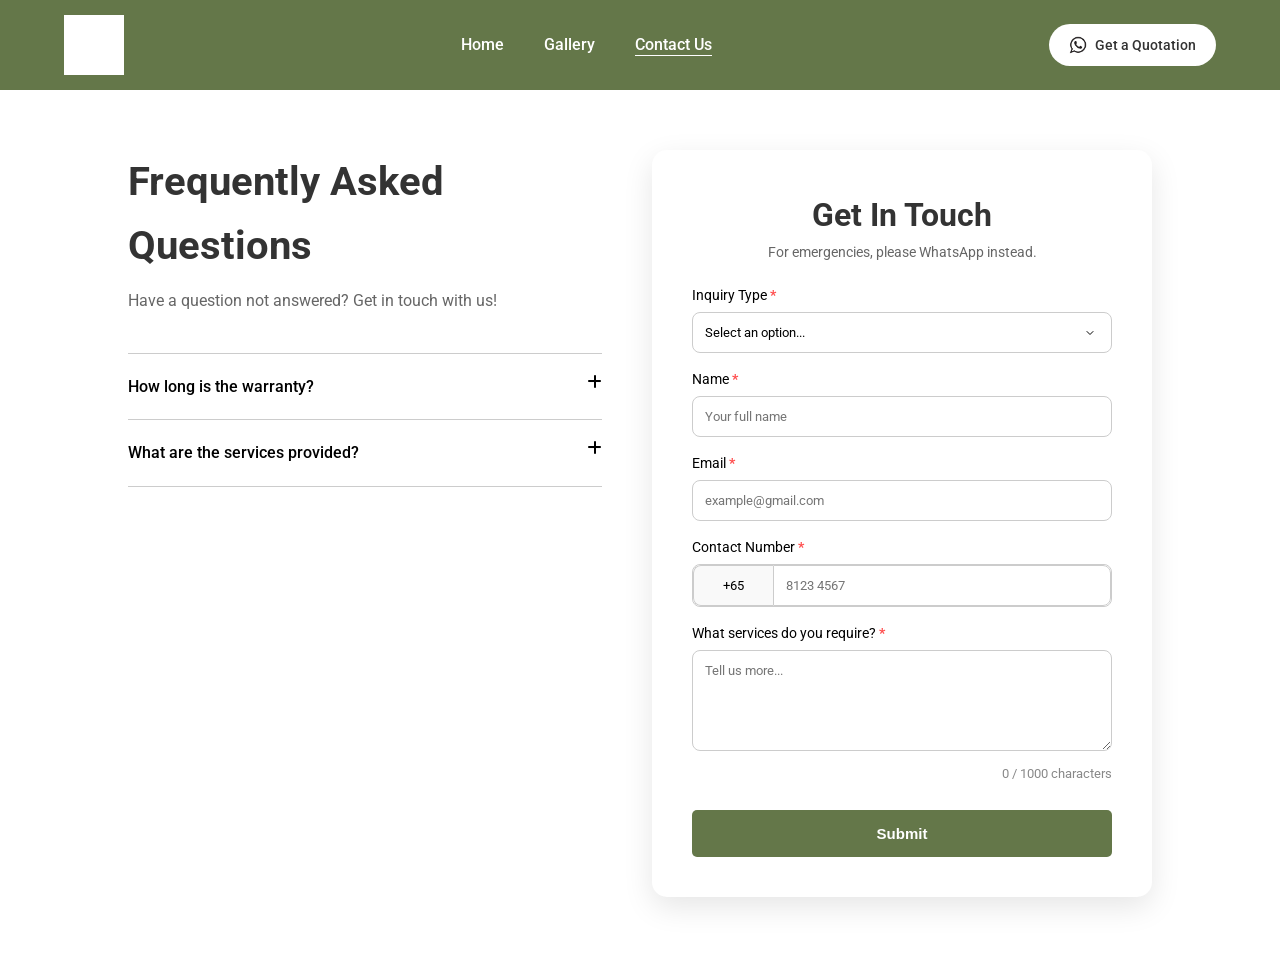
==== contactus.html @ 050e9514 "First upload" ====
<!DOCTYPE html>
<html lang="en">
<head>
    <meta charset="UTF-8">
    <meta name="viewport" content="width=device-width, initial-scale=1.0">
    <title>MonkeyPC - Contact Us</title>
    <link rel="stylesheet" href="style.css">
    <link rel="stylesheet" href="https://cdnjs.cloudflare.com/ajax/libs/font-awesome/6.0.0/css/all.min.css">
    <link rel="preconnect" href="https://fonts.googleapis.com">
    <link rel="preconnect" href="https://fonts.gstatic.com" crossorigin>
    <link href="https://fonts.googleapis.com/css2?family=Crimson+Text:wght@400;700&family=Roboto:wght@400;500;700&display=swap" rel="stylesheet">
</head>
<body>
    <!-- header -->
     <header>
        <!-- header - logo -->
        <div class="logo-box">
            <img src="image\templogo.PNG" alt="logo">
        </div>

        <!-- header - navigation -->
        <nav>
            <ul class="nav-links">
                <li><a href="home.html">Home</a></li>
                <li><a href="gallery.html">Gallery</a></li>
                <li><a href="contactus.html" class="active">Contact Us</a></li>
            </ul>
        </nav>
        
        <!-- header - whatsapp [prefilled message "Hi, I am contacting from MonkeyPC Website"]-->
         <a href="https://wa.me/6594606645?text=Hi,%20I%20am%20contacting%20from%20MonkeyPC%20Website." class="btn-quotation" target="_blank">
            <img src="image/whatsapplogo.png" alt="whatsapp logo" class="btn-whatsapp">Get a Quotation
        </a>
     </header>

     <!-- main content -->
      <section class="contact-container">
        
        <!-- faq -->
        <div class="faq-section">
            <h1>Frequently Asked Questions</h1>
            <p class="subtitle">Have a question not answered? Get in touch with us!</p>

            <div class="faq-questions">

                <!-- faq 1 -->
                <div class="faq-item">
                    <div class="faq-header">
                        <span>How long is the warranty?</span>
                        <i class="fas fa-plus"></i>
                    </div>
                    <div class="faq-content">
                        <p>6-7 months SIX SEVENNNNN</p>
                    </div>
                </div>

                <!-- faq 2 -->
                <div class="faq-item"> 
                    <div class="faq-header">
                        <span>What are the services provided?</span>
                        <i class="fas fa-plus"></i>
                    </div>
                    <div class="faq-content">
                        <p>We provide building of PCs, servicing, upgrading and cleaning. If you require other services not stated, feel free to get in touch with us and we will get back as soon as possible.</p>
                    </div>
                </div>
                
            </div>
        </div>

        <!-- get in touch form -->
        <div class="form-card">
            <h2>Get In Touch</h2>
            <p class="form-subtitle">For emergencies, please WhatsApp instead.</p>
            
            <form id="contactForm">
                <div class="form-group">
                    <label>Inquiry Type <span class="req">*</span></label>
                    <select name="inquiry_type" required>
                        <option value="" disabled selected>Select an option...</option>
                        <option value="PC Building">PC Building</option>
                        <option value="PC Upgrading/Servicing">PC Upgrading/Servicing</option>
                        <option value="PC Cleaning">PC Cleaning</option>
                        <option value="Others">Others</option>
                    </select>
                </div>

                <div class="form-group">
                    <label>Name <span class="req">*</span></label>
                    <input type="text" name="name" required placeholder="Your full name">
                </div>

                <div class="form-group">
                    <label>Email <span class="req">*</span></label>
                    <input type="email" name="email" required 
                        pattern="^[a-zA-Z0-9._%+-]+@[a-zA-Z0-9.-]+\.(com|COM)$" 
                        title="Please enter a valid email ending in .com"
                        placeholder="example@gmail.com">
                </div>

                <div class="form-group">
                    <label>Contact Number <span class="req">*</span></label>
                    <div class="phone-input">
                        <input type="text" name="country_code" class="country-select" value="+65" required pattern="^\+[0-9]+$">
                        <input type="tel" 
                            name="phone" 
                            required 
                            pattern="[0-9]{5,}" 
                            inputmode="numeric"
                            title="Please enter only numbers (at least 5 digits)"
                            placeholder="8123 4567">
                    </div>
                </div>

                <div class="form-group">
                    <label>What services do you require? <span class="req">*</span></label>
                    <textarea name="message" rows="5" required maxlength="1000" 
                            placeholder="Tell us more..."></textarea>
                    <small id="charCount">0 / 1000 characters</small>
                </div>

                <button type="submit" class="btn-submit" id="submitBtn">Submit</button>
            </form>
            <div id="formResponse" style="display:none; margin-top:10px; text-align:center;"></div>
        </div>
    </section>
</body>
<script>
    document.querySelectorAll('.faq-header').forEach(header => {
    header.addEventListener('click', () => {
        const item = header.parentElement;
        const icon = header.querySelector('i');
        
        item.classList.toggle('active');
        
        if (item.classList.contains('active')) {
            icon.classList.replace('fa-plus', 'fa-minus');
        } else {
            icon.classList.replace('fa-minus', 'fa-plus');
        }
        });
    });

    // google sheets //
    const scriptURL = 'https://script.google.com/macros/s/AKfycbwxOD1vUSFdfKivJiVJ0_cIG0285ATMl3c3-y6wC4HmKeLZ_P1MVEzPlbQVIKJOEzTi4g/exec';
    document.addEventListener('DOMContentLoaded', () => {
    const form = document.getElementById('contactForm');
    const textarea = document.querySelector('textarea[name="message"]');
    const charCount = document.getElementById('charCount');

    textarea.addEventListener('input', () => {
        const length = textarea.value.length;
        charCount.textContent = `${length} / 1000 characters`;
        
        charCount.style.color = length >= 1000 ? "#ff4d4d" : "#888";
    });

    form.addEventListener('submit', e => {
        e.preventDefault();

        if (!form.checkValidity()) {
        form.reportValidity();
        return;
        }

        const scriptURL = 'https://script.google.com/macros/s/AKfycbwxOD1vUSFdfKivJiVJ0_cIG0285ATMl3c3-y6wC4HmKeLZ_P1MVEzPlbQVIKJOEzTi4g/exec'; 
        const submitBtn = document.getElementById('submitBtn');
        const responseMsg = document.getElementById('formResponse');
        
        submitBtn.disabled = true;
        submitBtn.innerText = "Sending...";

        fetch(scriptURL, { method: 'POST', body: new FormData(form)})
            .then(response => {
                submitBtn.disabled = false;
                submitBtn.innerText = "Submit";
                responseMsg.style.display = "block";
                responseMsg.innerText = "We have received your inquiry. We'll get back to you soon.";
                responseMsg.style.color = "green";
                form.reset();
                charCount.textContent = "0 / 1000 characters";
            })
            .catch(error => {
                submitBtn.disabled = false;
                submitBtn.innerText = "Submit";
                responseMsg.style.display = "block";
                responseMsg.innerText = "Something went wrong. Please try again.";
                responseMsg.style.color = "red";
            });
        });
    });
</script>
</html>
---- style.css ----
* {
    margin: 0;
    padding: 0;
    box-sizing: border-box;
}

body {
    font-family: 'Roboto', sans-serif;
    line-height: 1.6;
}

/* header */
header {
    background-color: #647749;
    display: flex;
    justify-content: space-between;
    align-items: center;
    padding: 15px 5%;
    color: white;
}

/* logo */
.logo-box img {
    height: 60px;
    display: block;
}

.logo-box {
    font-size: 14px;
    text-transform: lowercase;
}

/* navigation */
.nav-links {
    list-style: none;
    display: flex;
    gap: 40px;
}

.nav-links a {
    color: white;
    text-decoration: none;
    font-weight: bold;
    font-size: 16px;
}

.nav-links a.active {
    text-decoration: underline;
    text-underline-offset: 5px;
}

/* whatsapp */
.btn-quotation {
    background-color: white;
    color: #333;
    padding: 10px 20px;
    border-radius: 25px;
    text-decoration: none;
    font-weight: bold;
    display: flex;
    align-items: center;
    gap: 8px;
    font-size: 14px;
}

.btn-quotation:hover {
    background-color: rgb(224, 224, 224);
}

.btn-whatsapp {
    height: 18px;
    width: auto;
}

/* homepage */
/* main */
.main {
    background: linear-gradient(rgba(0, 0, 0, 0.3), rgba(0, 0, 0, 0.3)), url('image/main.jpg');
    background-size: cover;
    background-position: center;
    height: 90vh;
    display: flex;
    align-items: center;
    padding: 0 5%;
    color: white;
}

.main-content {
    max-width: 800px;
}

.main-content h1 {
    font-family: 'Crimson Text', serif;
    font-size: clamp(2.5rem, 6vw, 4.5rem);
    line-height: 1.1;
    margin-bottom: 20px;
    font-weight: bold;
    text-transform: uppercase;
    white-space: pre-line;
}

.main-description {
    font-size: 1.2rem;
    word-break: break-all;
    margin-bottom: 30px;
    opacity: 0.9;
}

/* main contact us button */
.btn-contact {
    background-color: white;
    color: #333;
    padding: 10px 30px;
    border-radius: 5px;
    text-decoration: none;
    font-weight: bold;
    display: inline-flex;
    align-items: center;
    gap: 15px;
}

.btn-arrow {
    height: 12px;
    width: auto;
}

/* slideshow cards */
.services {
    padding: 60px 5%;
    background-color: #f9f9f9;
}

.cards-container {
    overflow: hidden;
    position: relative;
    padding: 20px 60px;
    width: 100%;
    max-width: 1400px;
    margin: 0 auto;
}

.cards-track {
    display: flex;
    gap: 30px;
    transition: transform 0.5s ease-in-out;
}

.card {
    background: white;
    padding: 1.5%;
    border-radius: 15px;
    box-shadow: 0 4px 15px rgba(0,0,0,0.1);
    flex: 0 0 calc((100% - 60px) / 3); 
    min-width: calc((100% - 60px) / 3);
    display: flex;
    flex-direction: column;
}

.card h3 {
    margin: 15px 0 10px;
    font-size: 1.2rem;
    color: #333;
    word-wrap: break-word;
    overflow-wrap: break-word;
}

.card p {
    font-size: 1rem;
    color: #666;
    overflow-wrap: anywhere; 
    word-break: break-all;
    line-height: 1.5;
}

.card-img {
    width: 100%;
    border-radius: 15px;
    aspect-ratio: 400 / 260; 
    object-fit: cover; 
    display: block;
}

/* arrows */
.slider-arrow {
    position: absolute;
    top: 50%;
    transform: translateY(-50%);
    background: #f0f0f0; 
    color: #333;
    width: 50px;
    height: 50px;
    border-radius: 50%;
    display: flex;
    justify-content: center;
    align-items: center;
    cursor: pointer;
    z-index: 10;
    transition: all 0.3s ease;
    box-shadow: 0 2px 10px rgba(0,0,0,0.1);
}

.slider-arrow:hover {
    background: #647749;
    color: white;
}

.slider-arrow.prev {
    left: 10px;
    right: auto;
}

.slider-arrow.next {
    right: 10px;
    left: auto;
}

.dots-container {
    display: flex;
    justify-content: center;
    gap: 8px;
    margin-top: 30px;
}

/* dot under slideshow cards */
.dot {
    width: 10px;
    height: 10px;
    background-color: #ccc;
    border-radius: 50%;
    transition: background-color 0.3s ease;
}

.dot.active {
    background-color: #555;
}

/* read more */
.read-more {
    display: inline-block;
    width: fit-content;
    margin-top: 15px;
    color: #647749;
    text-decoration: none;
    font-weight: bold;
    transition: color 0.3s ease;
}

.read-more:hover {
    color: #455333;
    text-decoration: underline;
}

.nav-links a, 
.btn-quotation, 
.btn-contact, 
.read-more {
    font-family: 'Roboto', sans-serif;
    font-weight: 500;
}

/* contact us */
.contact-container {
    display: flex;
    justify-content: space-between;
    padding: 60px 10%;
    gap: 50px;
    background-color: #fff;
}

/* faq */
.faq-section {
    flex: 1;
}

.faq-section h1 {
    font-size: 2.5rem;
    margin-bottom: 10px;
    color: #333;
}

.subtitle { 
    color: #666;
    margin-bottom: 40px;
}

.faq-item {
    border-top: 1px solid #ccc;
    border-bottom: 1px solid #ccc;
    margin-top: -1px;
}

.faq-header {
    display: flex;
    justify-content: space-between;
    padding: 20px 0;
    cursor: pointer;
    font-weight: 500;
}

.faq-content {
    max-height: 0;
    overflow: hidden;
    transition: max-height 0.3s ease;
}

.faq-item.active
.faq-content {
    max-height: 200px;
    padding-bottom: 20px;
}

/* contact us form */
.form-card {
    flex: 1;
    background: white;
    padding: 40px;
    border-radius: 15px;
    box-shadow: 0 10px 30px rgba(0,0,0,0.1);
    max-width: 500px;
}

.form-card h2 {
    text-align: center;
    font-size: 2rem;
    color: #333;
}

.form-subtitle {
    text-align: center;
    color: #666;
    margin-bottom: 20px;
    font-size: 0.9rem;
}

.form-group {
    margin-bottom: 15px;
}

.form-group label {
    display: block;
    margin-bottom: 5px;
    font-size: 0.9rem;
}

input,
textarea {
    width: 100%;
    padding: 12px;
    border: 1px solid #ccc;
    border-radius: 8px;
    font-family: inherit;
}

.phone-input {
    display: flex;
    border: 1px solid #ccc;
    border-radius: 8px;
    overflow: hidden;
}

.phone-input .prefix {
    background: #f4f4f4;
    padding: 12px;
    border-right: 1px solid #ccc;
    font-size: 0.9rem;
}

.phone-input input[name="phone"] {
    border-top-left-radius: 0;
    border-bottom-left-radius: 0;
}

.phone-input:focus-within {
    border-color: #a3b18a;
    box-shadow: 0 0 8px rgba(163, 177, 138, 0.4);
    border-radius: 8px;
}

.country-select {
    width: 80px;
    border-right: none;
    border-top-right-radius: 0;
    border-bottom-right-radius: 0;
    background-color: #f9f9f9;
    text-align: center;
}

.btn-submit {
    width: 100%;
    background-color: #647749;
    color: white;
    padding: 15px;
    border: none;
    border-radius: 5px;
    font-weight: bold;
    cursor: pointer;
    margin-top: 10px;
    font-size: 15px;
}

.btn-submit:hover {
    background-color: #455333;
}

/* required symbol (*) */
.req {
    color: #ff4d4d;
    font-weight: bold;
}

/* dropdown menu - inquiry type */
select {
    width: 100%;
    padding: 12px;
    border: 1px solid #ccc;
    border-radius: 8px;
    background-color: white;
    font-family: inherit;
    cursor: pointer;
} 

/* character count - inquiry */
#charCount {
    display: block;
    text-align: right;
    font-size: 0.8rem;
    color: #888;
    margin-top: 5px;
}

/* box colour */
input:not(:placeholder-shown):invalid {
    border-color: #ff4d4d;
    box-shadow: 0 0 8px rgba(255, 77, 77, 0.2);
}

input:focus,
select:focus,
textarea:focus {
    outline: none;
    border-color: #a3b18a; 
    box-shadow: 0 0 8px rgba(163, 177, 138, 0.4);
    transition: all 0.3s ease;
}

select[name="inquiry_type"] {
    padding-right: 40px; 
    appearance: none;
    background-image: url('data:image/svg+xml;charset=US-ASCII,<svg xmlns="http://www.w3.org/2000/svg" width="12" height="12" viewBox="0 0 24 24" fill="none" stroke="black" stroke-width="2" stroke-linecap="round" stroke-linejoin="round"><path d="M6 9l6 6 6-6"/></svg>');
    background-repeat: no-repeat;
    background-position: right 15px center;
}

#formResponse {
    font-size: 0.95rem;
    font-weight: 500;
    padding: 10px;
    border-radius: 5px;
    line-height: 1.4;
}

/* gallery */
.gallery-section {
    padding: 60px 20px;
    background-color: #fff;
    text-align: center;
    display: flex;
    flex-direction: column;
    align-items: center;
}

/* gallery title + subtitle */
.gallery-header h1 {
    font-size: 2.5rem;
    margin-bottom: 5px;
    color: #333;
}

.gallery-header p {
    color: #666;
    margin-bottom: 40px;
    font-size: 1rem;
}

/* gallery photo grid */
.gallery-grid {
    display: grid;
    grid-template-columns: repeat(3, 440px);
    gap: 10px;
    max-width: 1340px; 
    margin: 0 auto;
}

/* gallery photos */
.gallery-item {
    width: 440px;
    height: 260px;
    overflow: hidden;
    border-radius: 3px;
}

.gallery-item img {
    width: 100%;
    height: 100%;
    object-fit: cover; 
    display: block;
    transition: transform 0.3s ease;
}

.gallery-item img:hover {
    transform: scale(1.05);
    cursor: pointer;
}

@media (max-width: 1380px) {
    .gallery-grid {
        grid-template-columns: repeat(3, 1fr);
        width: 95%;
    }
    .gallery-item {
        width: 100%;
        height: auto;
        aspect-ratio: 440 / 260;
    }
}

@media (max-width: 992px) {
    .gallery-grid {
        grid-template-columns: repeat(2, 1fr);
    }
}

@media (max-width: 600px) {
    .gallery-grid {
        grid-template-columns: 1fr;
    }
}
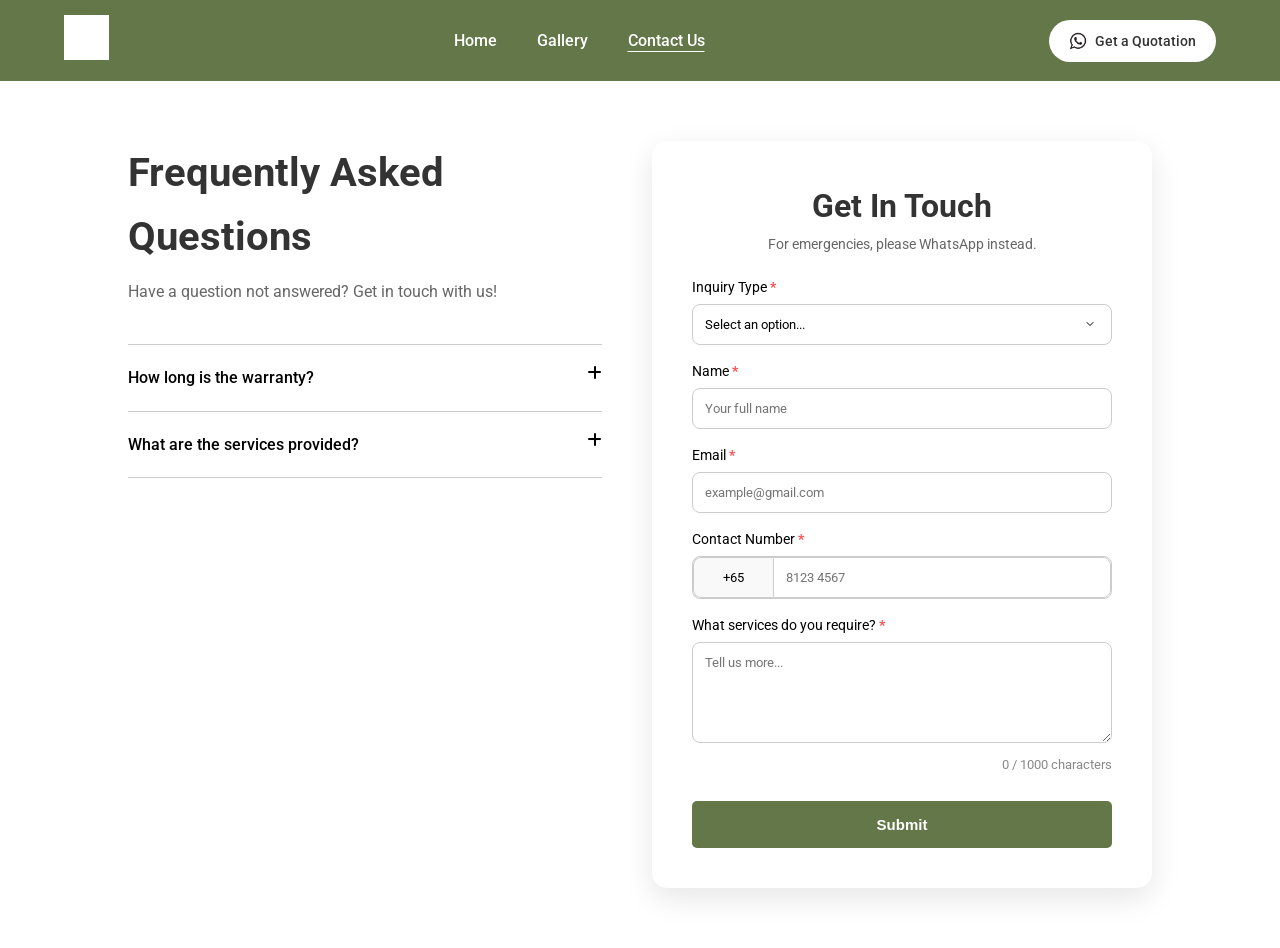
==== commit 2f2e2384: "updated logo hyperlink" ====
--- a/contactus.html
+++ b/contactus.html
@@ -15,13 +15,15 @@
      <header>
         <!-- header - logo -->
         <div class="logo-box">
-            <img src="image\templogo.PNG" alt="logo">
+            <a href="index.html">
+                <img src="image/templogo.PNG" alt="logo">
+            </a>    
         </div>
 
         <!-- header - navigation -->
         <nav>
             <ul class="nav-links">
-                <li><a href="home.html">Home</a></li>
+                <li><a href="index.html">Home</a></li>
                 <li><a href="gallery.html">Gallery</a></li>
                 <li><a href="contactus.html" class="active">Contact Us</a></li>
             </ul>
@@ -190,4 +192,5 @@
         });
     });
 </script>
-</html>+
+</html>
--- a/style.css
+++ b/style.css
@@ -1,3 +1,10 @@
+html,
+body {
+    max-width: 100%;
+    overflow-x: hidden;
+    position: relative;
+}
+
 * {
     margin: 0;
     padding: 0;
@@ -21,8 +28,7 @@
 
 /* logo */
 .logo-box img {
-    height: 60px;
-    display: block;
+    height: 45px;
 }
 
 .logo-box {
@@ -101,9 +107,10 @@
 
 .main-description {
     font-size: 1.2rem;
-    word-break: break-all;
     margin-bottom: 30px;
     opacity: 0.9;
+    word-break: normal;
+    overflow-wrap: break-word;
 }
 
 /* main contact us button */
@@ -131,11 +138,11 @@
 }
 
 .cards-container {
-    overflow: hidden;
+    overflow: visible;
     position: relative;
-    padding: 20px 60px;
-    width: 100%;
-    max-width: 1400px;
+    padding: 20px 0;
+    width: 90%;
+    max-width: 1200px; 
     margin: 0 auto;
 }
 
@@ -143,6 +150,19 @@
     display: flex;
     gap: 30px;
     transition: transform 0.5s ease-in-out;
+    padding: 0;
+    cursor: grab;
+    user-select: none;
+}
+
+.cards-track:active {
+    cursor: grabbing;
+}
+
+.cards-track-wrapper {
+    overflow: hidden;
+    width: 100%;
+    touch-action: pan-y;
 }
 
 .card {
@@ -160,15 +180,13 @@
     margin: 15px 0 10px;
     font-size: 1.2rem;
     color: #333;
-    word-wrap: break-word;
+    word-break: normal;
     overflow-wrap: break-word;
 }
 
 .card p {
     font-size: 1rem;
     color: #666;
-    overflow-wrap: anywhere; 
-    word-break: break-all;
     line-height: 1.5;
 }
 
@@ -178,6 +196,15 @@
     aspect-ratio: 400 / 260; 
     object-fit: cover; 
     display: block;
+    pointer-events: none;
+}
+
+.card h3,
+.card p,
+.main-description {
+    word-break: keep-all;
+    overflow-wrap: break-word;
+    text-align: left;
 }
 
 /* arrows */
@@ -205,12 +232,12 @@
 }
 
 .slider-arrow.prev {
-    left: 10px;
+    left: -60px;
     right: auto;
 }
 
 .slider-arrow.next {
-    right: 10px;
+    right: -60px;
     left: auto;
 }
 
@@ -486,7 +513,7 @@
 .gallery-grid {
     display: grid;
     grid-template-columns: repeat(3, 440px);
-    gap: 10px;
+    gap: 20px;
     max-width: 1340px; 
     margin: 0 auto;
 }
@@ -497,6 +524,7 @@
     height: 260px;
     overflow: hidden;
     border-radius: 3px;
+    background-color: #eee;
 }
 
 .gallery-item img {
@@ -512,6 +540,8 @@
     cursor: pointer;
 }
 
+/* smaller screens */
+
 @media (max-width: 1380px) {
     .gallery-grid {
         grid-template-columns: repeat(3, 1fr);
@@ -524,6 +554,19 @@
     }
 }
 
+@media (max-width: 1300px) {
+    .cards-container {
+        width: 85%;
+    }
+    .slider-arrow.prev {
+        left: -45px;
+    }
+
+    .slider-arrow.next {
+        right: -45px;
+    }
+}
+
 @media (max-width: 992px) {
     .gallery-grid {
         grid-template-columns: repeat(2, 1fr);
@@ -532,6 +575,209 @@
 
 @media (max-width: 600px) {
     .gallery-grid {
-        grid-template-columns: 1fr;
-    }
-}+        grid-template-columns: repeat(2, 1fr);
+        gap: 5px;
+    }
+}
+
+/* overall fix - smaller screens (phone/tablets) */
+@media (max-width: 768px) {
+    header {
+        flex-direction: column !important;
+        padding: 20px 0 !important;
+        gap: 15px !important;
+    }
+
+    .logo-box {
+        order: 1;
+    }
+
+    .logo-box img {
+       height: 40px !important
+    }
+
+    header nav { 
+        order: 2;
+        width: 100%
+    }
+
+    .nav-links {
+        justify-content: center !important;
+        gap: 20px !important;
+    }
+
+    .nav-links a {
+        font-size: 18px !important;
+    }
+
+    .btn-quotation {
+        order: 3;
+        margin-top: 5px !important;
+    }
+
+    .btn-whatsapp {
+        display: inline-block !important;
+        height: 16px !important;
+    }
+
+    .main {
+        height: auto !important;
+        padding: 60px 5% !important;
+    }
+
+    .main-content {
+        width: 100%;
+        max-width: 100%;
+        margin: 0;
+    }
+
+    .main-content h1 {
+        font-size: 2.5rem !important;
+        text-align: left;
+    }
+
+    .main-description {
+        text-align: left !important;
+        padding: 0 !important;
+    }
+
+    .btn-contact {
+        width: 100%;
+        justify-content: center;
+    }
+    
+    .services {
+        padding: 40px 0 !important;
+    }
+
+    .card {
+        flex: 0 0 75% !important;
+        min-width: 75% !important;
+        background: #fff !important;
+        border: 1px solid #eee;
+        border-radius: 20px !important;
+        box-shadow: 0 8px 20px rgba(0,0,0,0.08) !important;
+        opacity: 0.5;
+        transform: scale(0.9);
+        transition: all 0.4s cubic-bezier(0.4, 0, 0.2, 1);
+        padding: 15px !important;
+    }
+
+    .card h3 {
+        font-size: 1.1rem !important;
+        margin: 15px 0 5px !important;
+    }
+
+    .card p {
+        font-size: 0.9rem !important;
+        line-height: 1.4 !important;
+    }
+
+    .cards-track {
+        gap: 15px !important;
+        padding: 0 !important;
+        display: flex !important;
+    }
+
+    .cards-container {
+        padding: 0 !important;
+    }
+
+    .card-img {
+        width: 100% !important;
+        height: 180px !important;
+        object-fit: cover !important;
+        border-radius: 15px !important;
+    }
+
+    .card.active-mobile {
+        opacity: 1 !important;
+        transform: scale(1.05);
+    }
+
+    .slider-arrow {
+        width: 35px !important;
+        height: 35px !important;
+        top: 40% !important;
+    }
+
+    .slider-arrow.prev {
+        left: 10px !important;
+    }
+
+    .slider-arrow.next {
+        right: 10px !important;
+    }
+
+    .contact-container {
+        flex-direction: column; padding: 40px 5%;
+    }
+
+    .faq-section h1 {
+        font-size: 2rem;
+        text-align: center;
+    }
+
+    .form-card {
+        padding: 25px 5%;
+    }
+
+    input:not(:placeholder-shown):invalid {
+        outline: none; 
+    }
+
+    #formResponse {
+        position: relative;
+        margin-top: 15px;
+        display: block;
+        text-align: center;
+    }
+
+    .gallery-section {
+        padding-top: 30px !important;
+    }
+
+    .gallery-header h1 {
+        font-size: 2.2rem !important;
+        margin-bottom: 0 !important;
+    }
+
+    .gallery-header p {
+        margin-bottom: 20px !important;
+        font-size: 0.95rem !important;
+        padding: 0 10%;
+    }
+
+    .gallery-grid {
+        display: grid !important;
+        grid-template-columns: repeat(2, 1fr) !important; 
+        grid-auto-rows: auto !important;
+        gap: 10px !important;
+        width: 100% !important;
+        padding: 10px 0 !important;
+    }
+
+    .gallery-item {
+        width: 100% !important;
+        aspect-ratio: 440 / 260 !important; 
+        height: auto !important;
+        margin-bottom: 0 !important;
+        overflow: hidden !important;
+        border-radius: 3px !important;
+    }
+
+    .gallery-item img {
+        width: 100%;
+        height: 100%;
+        object-fit: cover;
+    }
+
+    .main,
+    .services,
+    .contact-container,
+    .gallery-section {
+        width: 100% !important;
+        padding-left: 5% !important;
+        padding-right: 5% !important;
+    }
+}
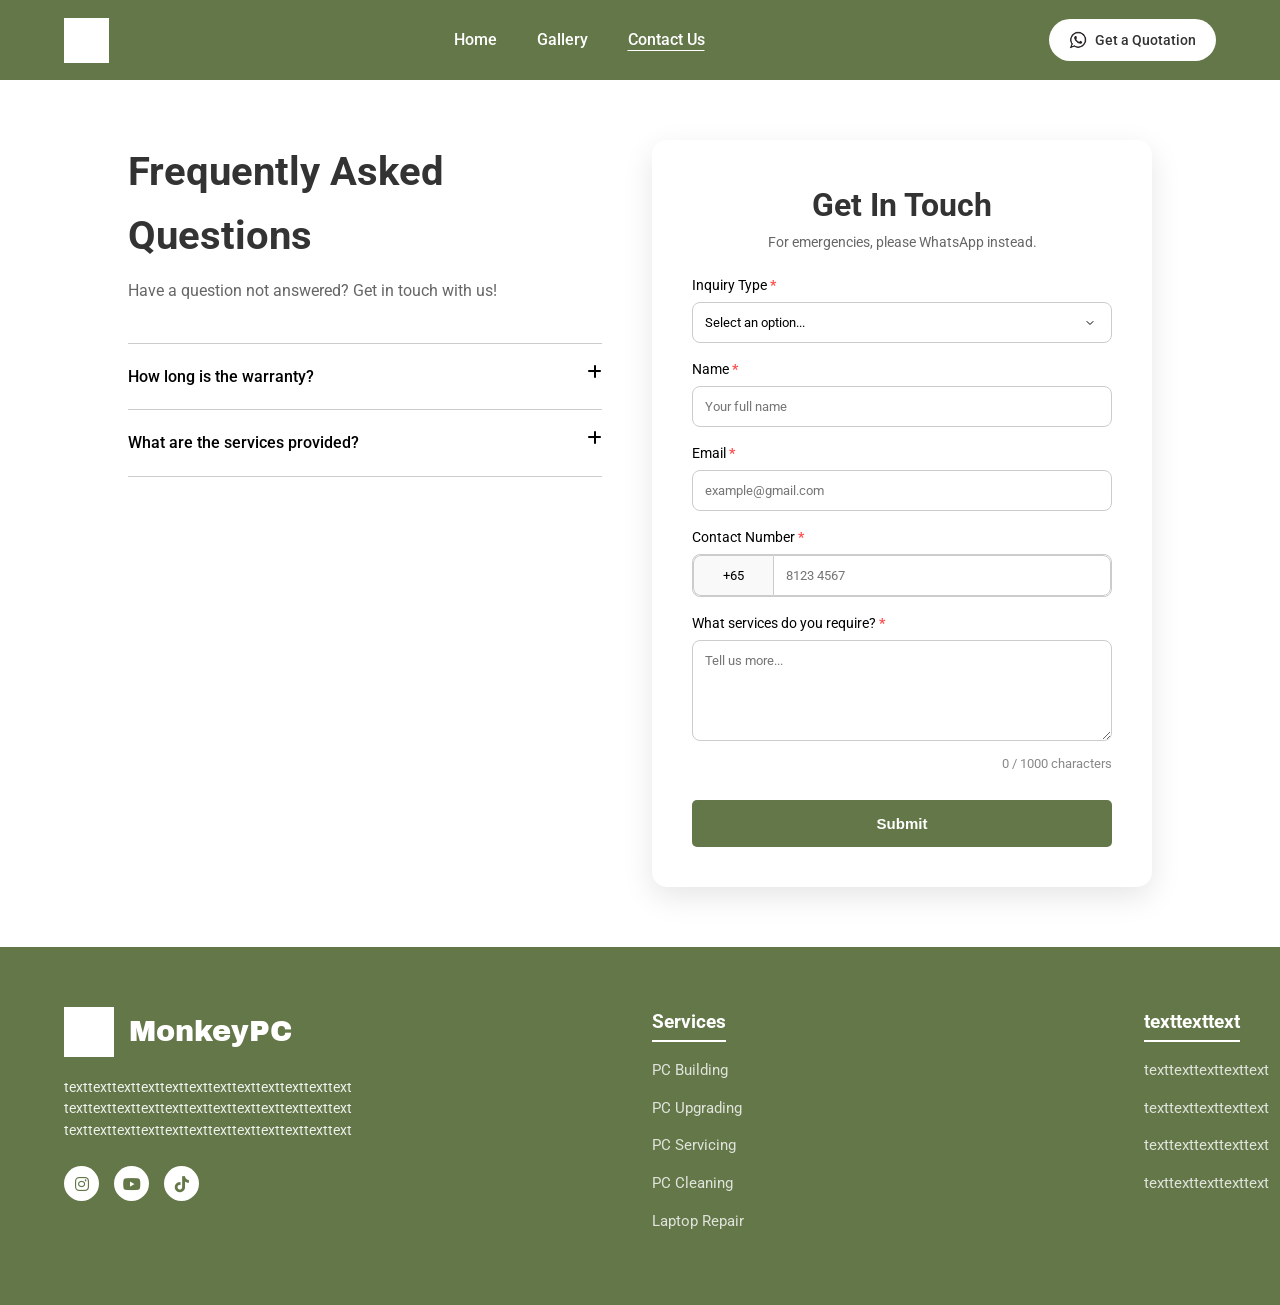
==== commit 545f1905: "added footer" ====
--- a/contactus.html
+++ b/contactus.html
@@ -9,6 +9,7 @@
     <link rel="preconnect" href="https://fonts.googleapis.com">
     <link rel="preconnect" href="https://fonts.gstatic.com" crossorigin>
     <link href="https://fonts.googleapis.com/css2?family=Crimson+Text:wght@400;700&family=Roboto:wght@400;500;700&display=swap" rel="stylesheet">
+    <link href="https://fonts.googleapis.com/css2?family=Archivo+Black&display=swap" rel="stylesheet">
 </head>
 <body>
     <!-- header -->
@@ -126,6 +127,48 @@
             <div id="formResponse" style="display:none; margin-top:10px; text-align:center;"></div>
         </div>
     </section>
+
+    <!-- footer -->
+        <footer>
+        <div class="footer-container">
+            <div class="footer-brand">
+                <div class="footer-logo">
+                    <img src="image/templogo.PNG" alt="Logo">
+                    <span class="footer-brand-name">MonkeyPC</span>
+                </div>
+                <p class="footer-desc">
+                    texttexttexttexttexttexttexttexttexttexttexttext<br>texttexttexttexttexttexttexttexttexttexttexttext<br>texttexttexttexttexttexttexttexttexttexttexttext
+                </p>
+                <div class="social-icons">
+                    <a href="#"><i class="fab fa-instagram"></i></a>
+                    <a href="#"><i class="fab fa-youtube"></i></a>
+                    <a href="#"><i class="fab fa-tiktok"></i></a>
+                </div>
+            </div>
+
+            <div class="footer-services">
+                <h3>Services</h3>
+                <ul>
+                    <li><a href="#">PC Building</a></li>
+                    <li><a href="#">PC Upgrading</a></li>
+                    <li><a href="#">PC Servicing</a></li>
+                    <li><a href="#">PC Cleaning</a></li>
+                    <li><a href="#">Laptop Repair</a></li>
+                </ul>
+            </div>
+
+            <div class="footer-others">
+                <h3>texttexttext</h3>
+                <ul>
+                    <li><a href="#">texttexttexttexttext</a></li>
+                    <li><a href="#">texttexttexttexttext</a></li>
+                    <li><a href="#">texttexttexttexttext</a></li>
+                    <li><a href="#">texttexttexttexttext</a></li>
+                </ul>
+            </div>
+        </div>
+    </footer>
+
 </body>
 <script>
     document.querySelectorAll('.faq-header').forEach(header => {
--- a/style.css
+++ b/style.css
@@ -5,6 +5,11 @@
     position: relative;
 }
 
+html {
+    scroll-padding-top: 80px;
+    scroll-behavior: smooth;
+}
+
 * {
     margin: 0;
     padding: 0;
@@ -24,16 +29,36 @@
     align-items: center;
     padding: 15px 5%;
     color: white;
+    position: fixed;
+    top: 0;
+    left: 0;
+    width: 100%;
+    height: 80px;
+    z-index: 1000;
 }
 
 /* logo */
 .logo-box img {
     height: 45px;
+    display: block;
+    pointer-events: auto !important;
 }
 
 .logo-box {
     font-size: 14px;
     text-transform: lowercase;
+}
+
+.logo-box a {
+    cursor: pointer !important;
+    display: flex;
+    align-items: center;
+    height: 100%;
+    text-decoration: none;
+}
+
+.logo-box a:hover {
+    opacity: 0.8;
 }
 
 /* navigation */
@@ -50,9 +75,145 @@
     font-size: 16px;
 }
 
+.nav-links a:hover {
+    color: #333;
+}
+
 .nav-links a.active {
     text-decoration: underline;
     text-underline-offset: 5px;
+}
+
+/* footer */
+footer {
+    background-color: #647749;
+    color: white;
+    padding: 60px 5%;
+    font-family: 'Roboto', sans-serif;
+}
+
+.footer-container {
+    display: flex;
+    justify-content: flex-start;
+    gap: 300px; 
+    align-items: flex-start;
+    max-width: 1400px;
+    margin: 0 auto;
+}
+
+/* footer left */
+.footer-brand {
+    width: 350px;
+}
+
+.footer-logo {
+    display: flex;
+    align-items: center;
+    gap: 15px;
+    margin-bottom: 20px;
+}
+
+.footer-logo img {
+    height: 50px;
+}
+
+.footer-brand-name {
+    font-family: 'Archivo Black', sans-serif;
+    font-size: 1.8rem;
+}
+
+.footer-desc {
+    font-size: 0.9rem;
+    line-height: 1.5;
+    opacity: 0.9;
+    margin-bottom: 25px;
+    max-width: 400px;
+}
+
+.social-icons {
+    display: flex;
+    gap: 15px;
+}
+
+.social-icons a {
+    color: #647749;
+    background: white;
+    width: 35px;
+    height: 35px;
+    border-radius: 50%;
+    display: flex;
+    justify-content: center;
+    align-items: center;
+    text-decoration: none;
+    transition: transform 0.3s ease;
+}
+
+.social-icons a:hover {
+    transform: scale(1.1);
+}
+
+/* footer right */
+.footer-others {
+    margin-left: 100px; 
+}
+
+.footer-services, 
+.footer-others {
+    flex: none;
+}
+
+.footer-brand,
+.footer-services,
+.footer-others {
+    text-align: left;
+    display: flex;
+    flex-direction: column;
+    align-items: flex-start;
+}
+
+.footer-services h3,
+.footer-others h3 {
+    font-size: 1.2rem;
+    margin-bottom: 20px;
+    position: relative;
+    width: fit-content;
+}
+
+.footer-services h3::after,
+.footer-others h3::after {
+    content: '';
+    position: absolute;
+    left: 0;
+    bottom: -5px;
+    width: 100%;
+    height: 2px;
+    background-color: white;
+}
+
+.footer-services ul,
+.footer-others ul {
+    list-style: none;
+    padding: 0;
+    margin: 0;
+}
+
+.footer-services ul li,
+.footer-others ul li {
+    margin-bottom: 12px;
+}
+
+.footer-services ul li a,
+.footer-others ul li a {
+    color: white;
+    text-decoration: none;
+    font-size: 0.95rem;
+    opacity: 0.8;
+    transition: opacity 0.3s ease;
+}
+
+.footer-services ul li a:hover,
+.footer-others ul li a:hover {
+    color: #333;
 }
 
 /* whatsapp */
@@ -89,6 +250,12 @@
     align-items: center;
     padding: 0 5%;
     color: white;
+}
+
+.main, 
+.gallery-section, 
+.contact-container {
+    margin-top: 80px;
 }
 
 .main-content {
@@ -126,6 +293,10 @@
     gap: 15px;
 }
 
+.btn-contact:hover {
+    transform: scale(1.05);
+}
+
 .btn-arrow {
     height: 12px;
     width: auto;
@@ -571,6 +742,10 @@
     .gallery-grid {
         grid-template-columns: repeat(2, 1fr);
     }
+
+    .footer-container {
+        gap: 50px;
+    }
 }
 
 @media (max-width: 600px) {
@@ -586,6 +761,8 @@
         flex-direction: column !important;
         padding: 20px 0 !important;
         gap: 15px !important;
+        position: relative;
+        height: auto;
     }
 
     .logo-box {
@@ -632,7 +809,7 @@
     }
 
     .main-content h1 {
-        font-size: 2.5rem !important;
+        font-size: 2.2rem !important;
         text-align: left;
     }
 
@@ -750,26 +927,33 @@
 
     .gallery-grid {
         display: grid !important;
-        grid-template-columns: repeat(2, 1fr) !important; 
-        grid-auto-rows: auto !important;
+        grid-template-columns: repeat(2, 1fr) !important;
         gap: 10px !important;
+        row-gap: 10px !important;
+        align-content: start;
         width: 100% !important;
-        padding: 10px 0 !important;
+        padding: 0 !important;
+        margin: 0 auto !important;
     }
 
     .gallery-item {
         width: 100% !important;
         aspect-ratio: 440 / 260 !important; 
         height: auto !important;
-        margin-bottom: 0 !important;
-        overflow: hidden !important;
-        border-radius: 3px !important;
+        margin: 0 !important; 
+        display: block;
     }
 
     .gallery-item img {
         width: 100%;
         height: 100%;
         object-fit: cover;
+    }
+
+    .main, 
+    .gallery-section, 
+    .contact-container {
+        margin-top: 0;
     }
 
     .main,
@@ -780,4 +964,40 @@
         padding-left: 5% !important;
         padding-right: 5% !important;
     }
-}
+
+    .footer-container {
+        flex-direction: row;
+        justify-content: center;
+        text-align: center;
+        gap: 20px;
+    }
+
+    .footer-brand {
+        flex: 0 0 100%;
+        display: flex;
+        flex-direction: column;
+        align-items: center;
+        order: 1;
+    }
+
+    .social-icons {
+        order: -1;
+        margin-bottom: 30px;
+    }
+
+    .footer-logo {
+        justify-content: center;
+    }
+
+    .footer-services, 
+    .footer-others {
+        flex: 0 0 45%;
+        text-align: left;
+        margin-top: 20px;
+        order: 2;
+    }
+    
+    .footer-services h3, .footer-others h3 {
+        margin-left: 0;
+    }
+}
